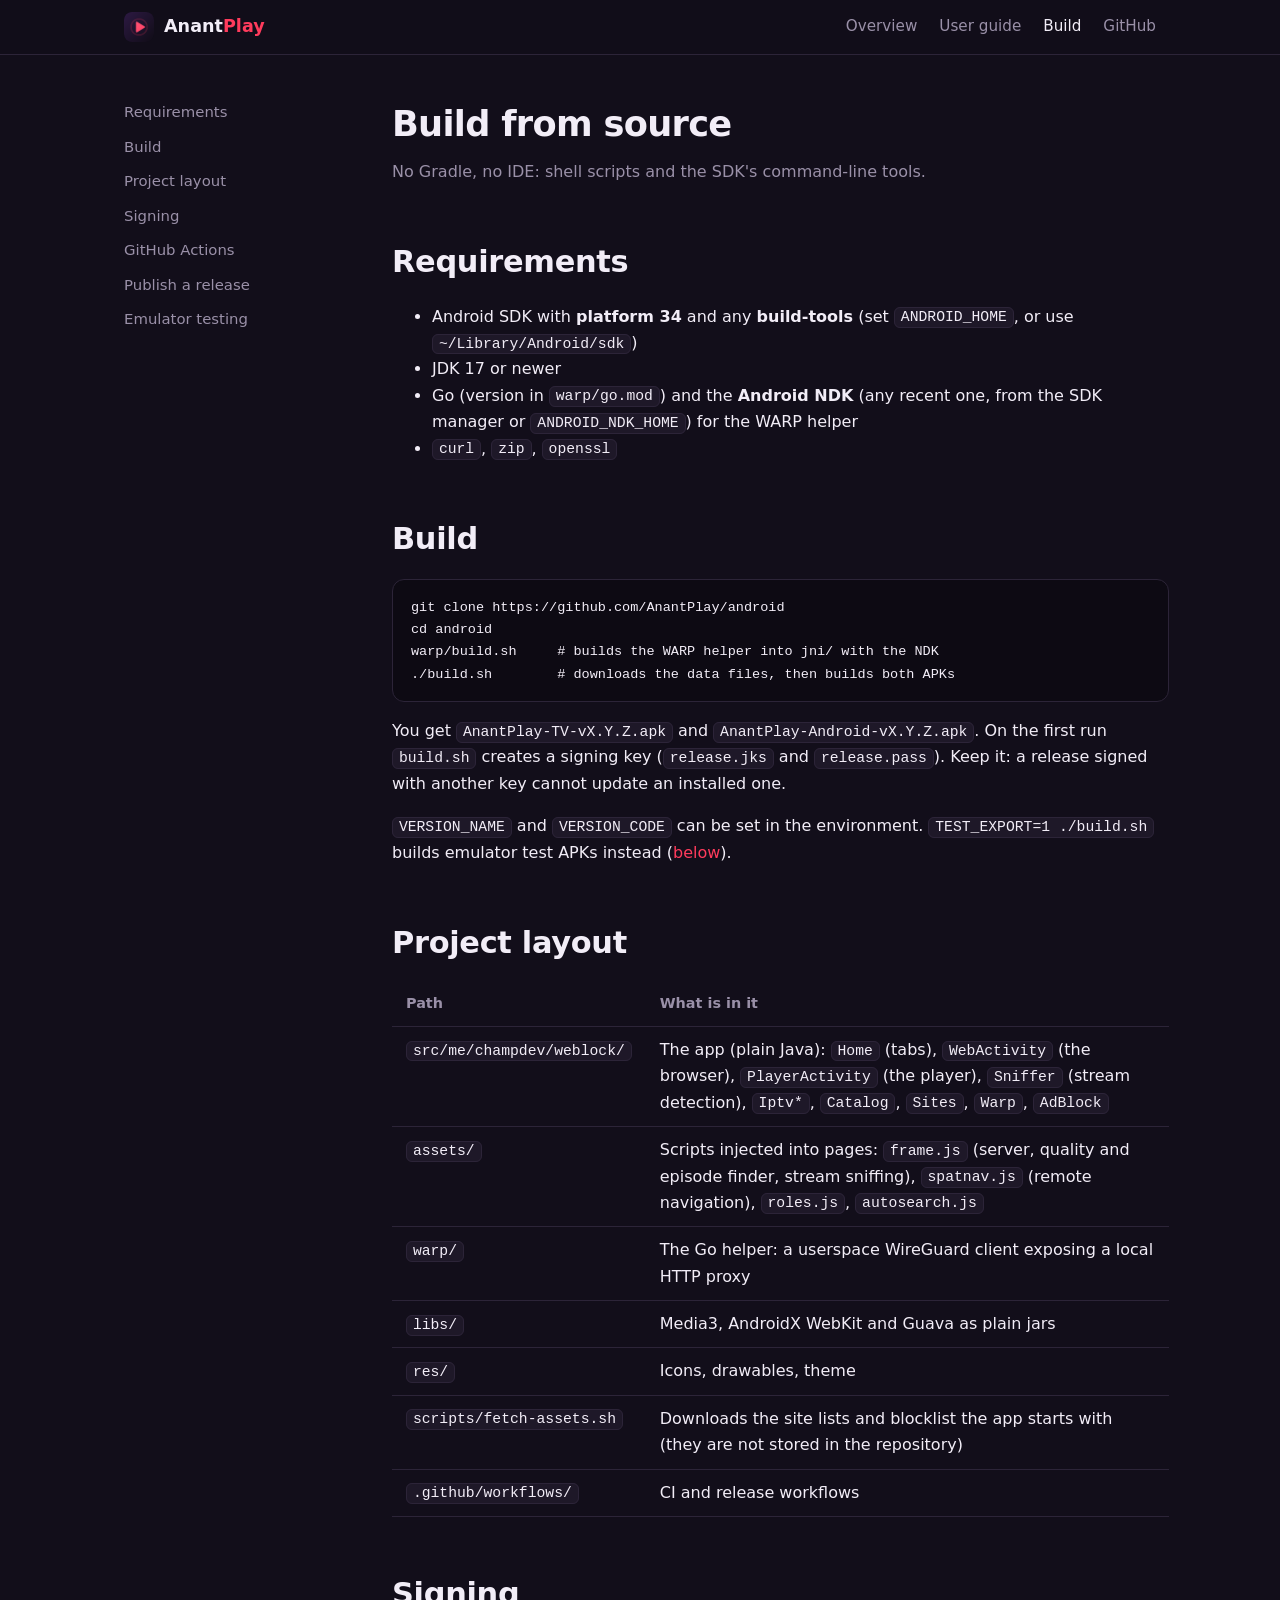
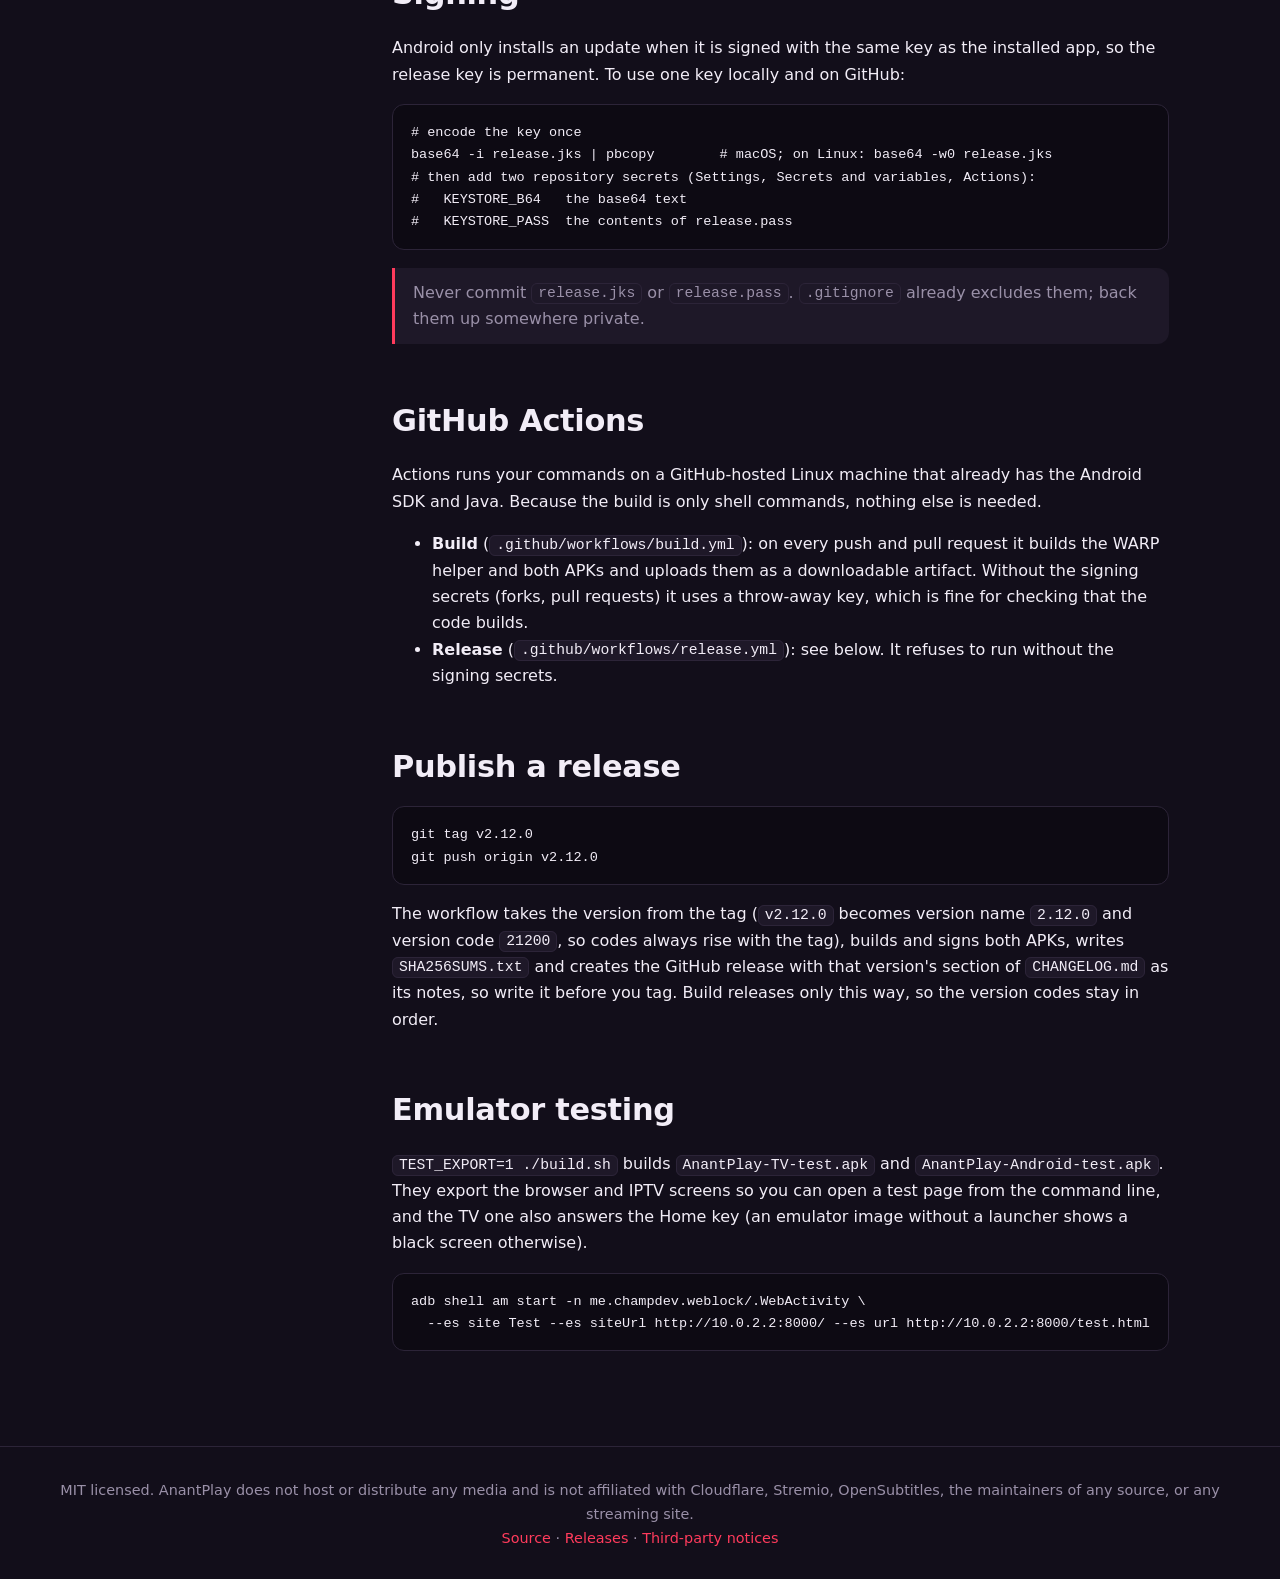
==== docs/build.html @ 97d157d4 "AnantPlay: a TV-first player for the sources you add Any streaming site, a real player. The app carr" ====
<!doctype html>
<html lang="en"><head><meta charset="utf-8"><meta name="viewport" content="width=device-width,initial-scale=1">
<title>Build from source - AnantPlay</title>
<meta name="description" content="Build AnantPlay with plain Android SDK tools, set up signing, and publish releases from GitHub Actions.">
<meta property="og:title" content="Build from source - AnantPlay"><meta property="og:description" content="Build AnantPlay with plain Android SDK tools, set up signing, and publish releases from GitHub Actions."><meta property="og:image" content="banner.png">
<meta name="theme-color" content="#120e1a"><link rel="icon" href="icon.png"><link rel="stylesheet" href="style.css">
</head><body>
<header class="nav"><div class="in">
<a class="brand" href="index.html"><img src="icon.png" alt=""><span>Anant<b>Play</b></span></a>
<nav><a href="index.html">Overview</a><a href="guide.html">User guide</a><a href="build.html" class="on">Build</a><a href="https://github.com/AnantPlay/android">GitHub</a></nav>
</div></header>

<main><div class="layout">
<aside class="toc"><a href="#requirements">Requirements</a><a href="#build">Build</a><a href="#layout">Project layout</a><a href="#signing">Signing</a><a href="#ci">GitHub Actions</a><a href="#release">Publish a release</a><a href="#emulator">Emulator testing</a></aside>
<article>
<h1>Build from source</h1>
<p class="sub">No Gradle, no IDE: shell scripts and the SDK's command-line tools.</p>

<h2 id="requirements">Requirements</h2>
<ul><li>Android SDK with <b>platform 34</b> and any <b>build-tools</b> (set <code>ANDROID_HOME</code>, or use <code>~/Library/Android/sdk</code>)</li>
<li>JDK 17 or newer</li><li>Go (version in <code>warp/go.mod</code>) and the <b>Android NDK</b> (any recent one, from the SDK manager or <code>ANDROID_NDK_HOME</code>) for the WARP helper</li><li><code>curl</code>, <code>zip</code>, <code>openssl</code></li></ul>

<h2 id="build">Build</h2>
<pre><code>git clone https://github.com/AnantPlay/android
cd android
warp/build.sh     # builds the WARP helper into jni/ with the NDK
./build.sh        # downloads the data files, then builds both APKs</code></pre>
<p>You get <code>AnantPlay-TV-vX.Y.Z.apk</code> and <code>AnantPlay-Android-vX.Y.Z.apk</code>. On the first run <code>build.sh</code> creates a signing key (<code>release.jks</code> and <code>release.pass</code>). Keep it: a release signed with another key cannot update an installed one.</p>
<p><code>VERSION_NAME</code> and <code>VERSION_CODE</code> can be set in the environment. <code>TEST_EXPORT=1 ./build.sh</code> builds emulator test APKs instead (<a href="#emulator">below</a>).</p>

<h2 id="layout">Project layout</h2>
<table><tr><th>Path</th><th>What is in it</th></tr>
<tr><td><code>src/me/champdev/weblock/</code></td><td>The app (plain Java): <code>Home</code> (tabs), <code>WebActivity</code> (the browser), <code>PlayerActivity</code> (the player), <code>Sniffer</code> (stream detection), <code>Iptv*</code>, <code>Catalog</code>, <code>Sites</code>, <code>Warp</code>, <code>AdBlock</code></td></tr>
<tr><td><code>assets/</code></td><td>Scripts injected into pages: <code>frame.js</code> (server, quality and episode finder, stream sniffing), <code>spatnav.js</code> (remote navigation), <code>roles.js</code>, <code>autosearch.js</code></td></tr>
<tr><td><code>warp/</code></td><td>The Go helper: a userspace WireGuard client exposing a local HTTP proxy</td></tr>
<tr><td><code>libs/</code></td><td>Media3, AndroidX WebKit and Guava as plain jars</td></tr>
<tr><td><code>res/</code></td><td>Icons, drawables, theme</td></tr>
<tr><td><code>scripts/fetch-assets.sh</code></td><td>Downloads the site lists and blocklist the app starts with (they are not stored in the repository)</td></tr>
<tr><td><code>.github/workflows/</code></td><td>CI and release workflows</td></tr></table>

<h2 id="signing">Signing</h2>
<p>Android only installs an update when it is signed with the same key as the installed app, so the release key is permanent. To use one key locally and on GitHub:</p>
<pre><code># encode the key once
base64 -i release.jks | pbcopy        # macOS; on Linux: base64 -w0 release.jks
# then add two repository secrets (Settings, Secrets and variables, Actions):
#   KEYSTORE_B64   the base64 text
#   KEYSTORE_PASS  the contents of release.pass</code></pre>
<div class="note">Never commit <code>release.jks</code> or <code>release.pass</code>. <code>.gitignore</code> already excludes them; back them up somewhere private.</div>

<h2 id="ci">GitHub Actions</h2>
<p>Actions runs your commands on a GitHub-hosted Linux machine that already has the Android SDK and Java. Because the build is only shell commands, nothing else is needed.</p>
<ul>
<li><b>Build</b> (<code>.github/workflows/build.yml</code>): on every push and pull request it builds the WARP helper and both APKs and uploads them as a downloadable artifact. Without the signing secrets (forks, pull requests) it uses a throw-away key, which is fine for checking that the code builds.</li>
<li><b>Release</b> (<code>.github/workflows/release.yml</code>): see below. It refuses to run without the signing secrets.</li>
</ul>

<h2 id="release">Publish a release</h2>
<pre><code>git tag v2.12.0
git push origin v2.12.0</code></pre>
<p>The workflow takes the version from the tag (<code>v2.12.0</code> becomes version name <code>2.12.0</code> and version code <code>21200</code>, so codes always rise with the tag), builds and signs both APKs, writes <code>SHA256SUMS.txt</code> and creates the GitHub release with that version's section of <code>CHANGELOG.md</code> as its notes, so write it before you tag. Build releases only this way, so the version codes stay in order.</p>

<h2 id="emulator">Emulator testing</h2>
<p><code>TEST_EXPORT=1 ./build.sh</code> builds <code>AnantPlay-TV-test.apk</code> and <code>AnantPlay-Android-test.apk</code>. They export the browser and IPTV screens so you can open a test page from the command line, and the TV one also answers the Home key (an emulator image without a launcher shows a black screen otherwise).</p>
<pre><code>adb shell am start -n me.champdev.weblock/.WebActivity \
  --es site Test --es siteUrl http://10.0.2.2:8000/ --es url http://10.0.2.2:8000/test.html</code></pre>
</article>
</div></main>
<footer>MIT licensed. AnantPlay does not host or distribute any media and is not affiliated with Cloudflare, Stremio, OpenSubtitles, the maintainers of any source, or any streaming site.<br>
<a href="https://github.com/AnantPlay/android">Source</a> · <a href="https://github.com/AnantPlay/android/releases/latest">Releases</a> · <a href="https://github.com/AnantPlay/android/blob/main/THIRD_PARTY.md">Third-party notices</a></footer>
</body></html>
---- docs/style.css ----
:root { --bg:#120e1a; --card:#1e1828; --card2:#2a2236; --accent:#ff3b5c; --text:#f2edf7; --muted:#9a90a8; --line:#2c2438; }
* { box-sizing:border-box; }
html { scroll-behavior:smooth; }
body { margin:0; background:var(--bg); color:var(--text); font:16px/1.65 system-ui,-apple-system,"Segoe UI",Roboto,sans-serif; -webkit-font-smoothing:antialiased; }
a { color:var(--accent); text-decoration:none; } a:hover { text-decoration:underline; }
code,pre { font-family:ui-monospace,SFMono-Regular,Menlo,Consolas,monospace; font-size:.92em; }
code { background:var(--card); border:1px solid var(--line); padding:.1em .4em; border-radius:6px; }
pre { background:#0d0a13; border:1px solid var(--line); border-radius:12px; padding:16px 18px; overflow:auto; line-height:1.5; }
pre code { background:none; border:0; padding:0; }
header.nav { position:sticky; top:0; z-index:5; backdrop-filter:blur(12px); background:rgba(18,14,26,.82); border-bottom:1px solid var(--line); }
.nav .in { max-width:1080px; margin:auto; padding:12px 24px; display:flex; align-items:center; gap:28px; }
.brand { display:flex; align-items:center; gap:10px; font-weight:700; font-size:1.1rem; color:var(--text); } .brand img { width:30px; height:30px; border-radius:8px; } .brand b { color:var(--accent); font-weight:700; }
.nav nav { margin-left:auto; display:flex; gap:22px; } .nav nav a { color:var(--muted); font-size:.95rem; } .nav nav a:hover, .nav nav a.on { color:var(--text); text-decoration:none; }
main { max-width:1080px; margin:auto; padding:0 24px 80px; }
.hero { padding:72px 0 40px; text-align:center; }
.hero h1 { font-size:clamp(2.2rem,5vw,3.6rem); line-height:1.08; margin:0 0 18px; letter-spacing:-.02em; } .hero h1 b { color:var(--accent); }
.hero p.lead { max-width:640px; margin:0 auto 30px; color:var(--muted); font-size:1.15rem; }
.btn { display:inline-block; padding:12px 24px; border-radius:999px; font-weight:600; margin:4px; } .btn.p { background:var(--accent); color:#fff; } .btn.s { background:var(--card2); color:var(--text); } .btn:hover { text-decoration:none; filter:brightness(1.1); }
.shot { border-radius:18px; border:1px solid var(--line); box-shadow:0 30px 80px rgba(0,0,0,.55); width:100%; display:block; }
.hero .shot { max-width:900px; margin:44px auto 0; }
h2 { font-size:1.9rem; margin:72px 0 8px; letter-spacing:-.01em; } h3 { margin:34px 0 6px; font-size:1.2rem; }
p.sub { color:var(--muted); margin:0 0 26px; max-width:720px; }
.grid { display:grid; grid-template-columns:repeat(auto-fit,minmax(300px,1fr)); gap:16px; }
.card { background:var(--card); border:1px solid var(--line); border-radius:16px; padding:22px 24px; } .card h3 { margin:0 0 8px; font-size:1.08rem; } .card p { margin:0; color:var(--muted); font-size:.97rem; }
.two { display:grid; grid-template-columns:1fr 1fr; gap:16px; } @media(max-width:760px){ .two { grid-template-columns:1fr; } .nav nav { gap:14px; } }
.phones { display:flex; gap:18px; justify-content:center; align-items:flex-start; flex-wrap:wrap; } .phones img { height:420px; width:auto; border-radius:16px; border:1px solid var(--line); }
table { border-collapse:collapse; width:100%; margin:14px 0; } th,td { text-align:left; padding:10px 14px; border-bottom:1px solid var(--line); vertical-align:top; } th { color:var(--muted); font-weight:600; font-size:.9rem; }
kbd { background:var(--card2); border:1px solid var(--line); border-bottom-width:2px; border-radius:6px; padding:.1em .5em; font:600 .85em ui-monospace,monospace; }
.note { border-left:3px solid var(--accent); background:var(--card); padding:12px 18px; border-radius:0 12px 12px 0; color:var(--muted); margin:18px 0; }
.layout { display:grid; grid-template-columns:220px 1fr; gap:48px; padding-top:40px; } .toc { position:sticky; top:84px; align-self:start; font-size:.93rem; } .toc a { display:block; color:var(--muted); padding:5px 0; } .toc a:hover { color:var(--text); text-decoration:none; }
.layout h1 { margin:0 0 6px; font-size:2.2rem; letter-spacing:-.02em; } .layout h2 { margin-top:52px; scroll-margin-top:80px; }
@media(max-width:860px){ .layout { grid-template-columns:1fr; } .toc { display:none; } }
footer { border-top:1px solid var(--line); color:var(--muted); font-size:.9rem; text-align:center; padding:32px 24px; }
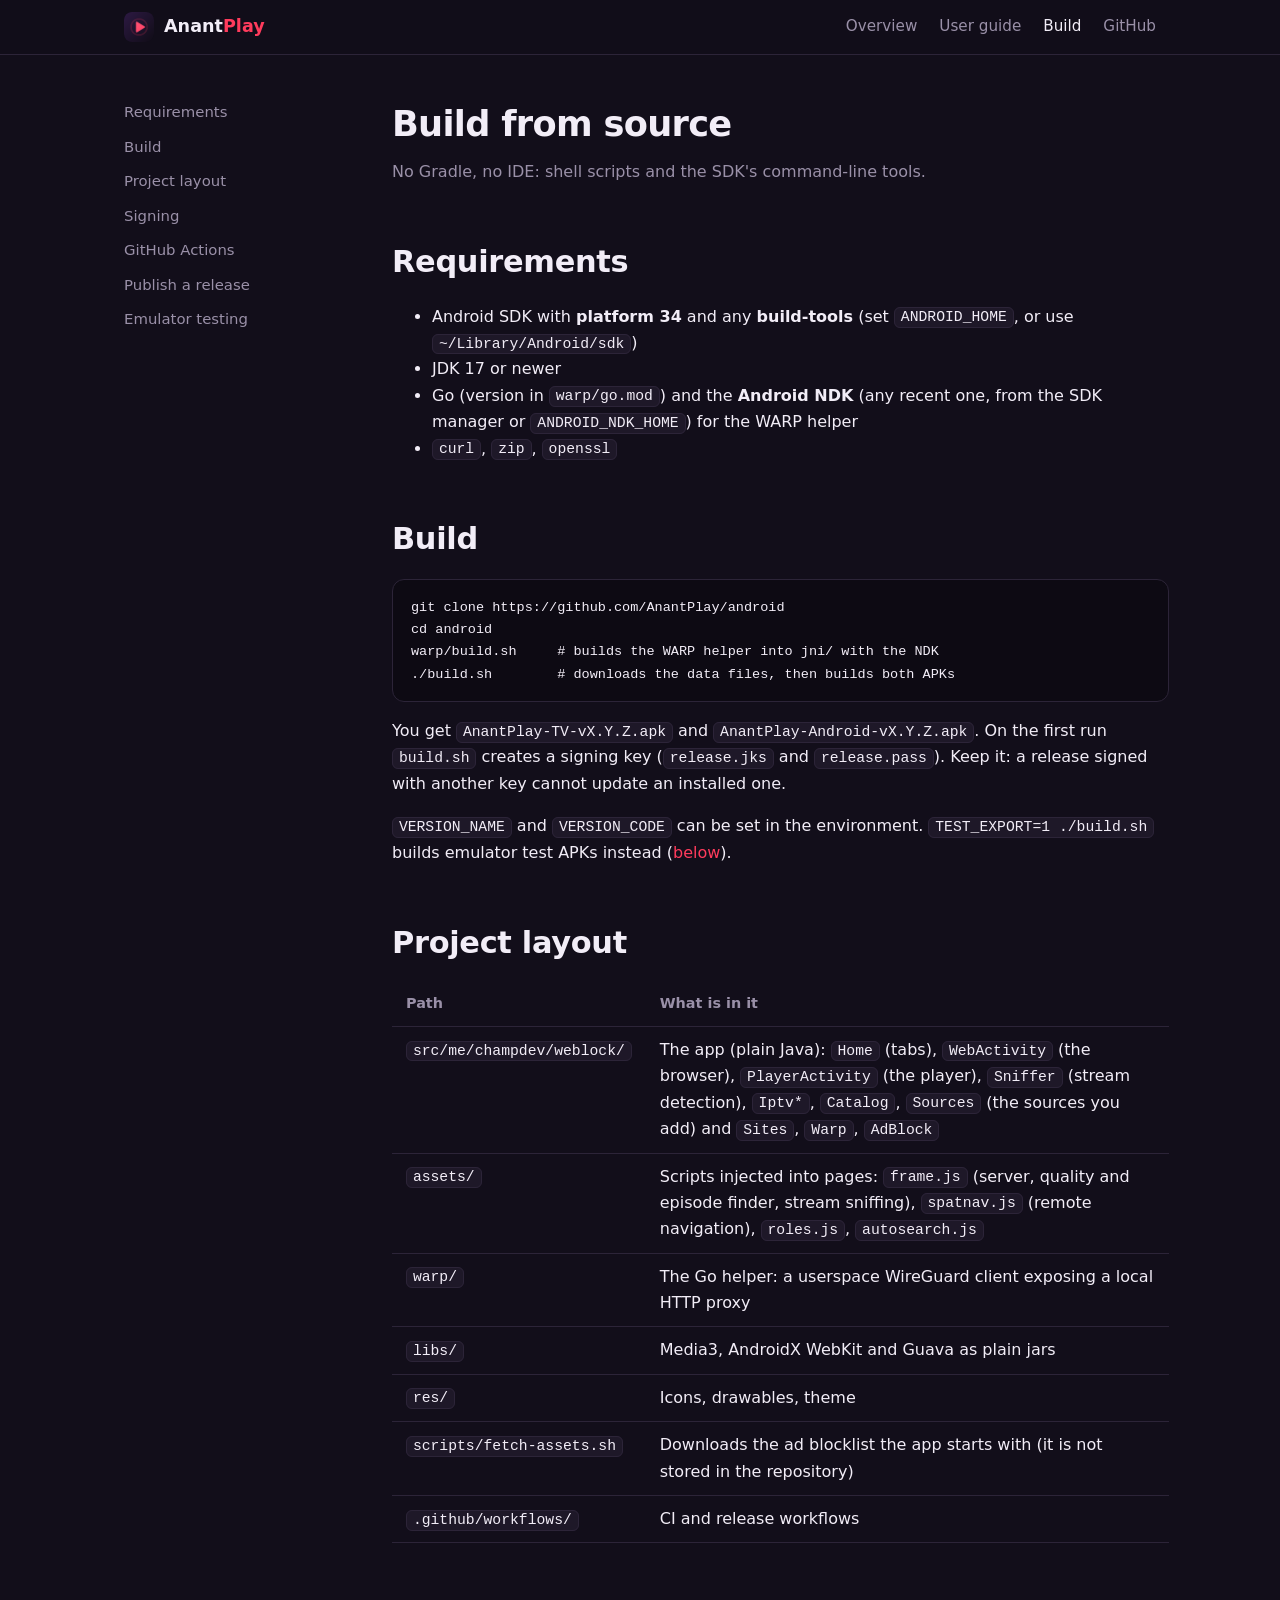
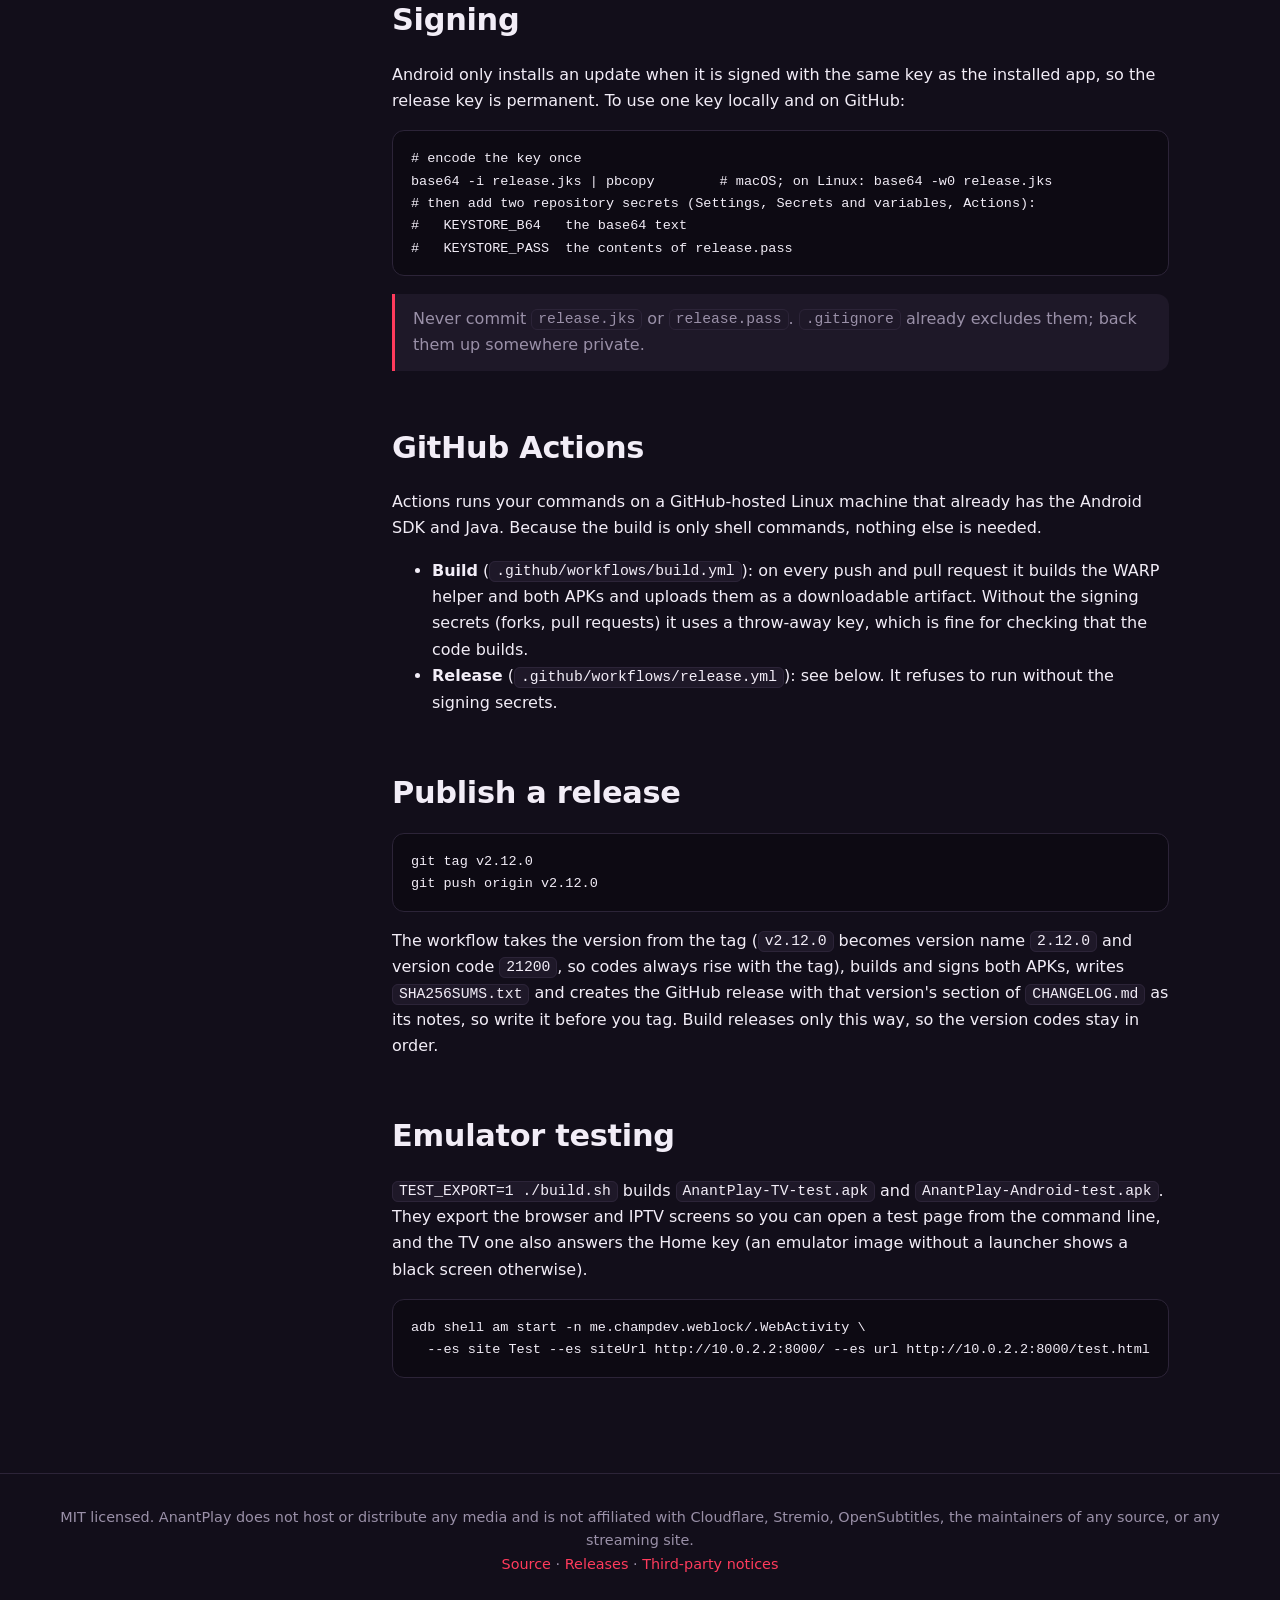
==== commit 6fd02fee: "Version 2.21.0; docs: direct Fire TV link, VirusTotal by checksum, Sources in the layout table Co-Au" ====
--- a/docs/build.html
+++ b/docs/build.html
@@ -30,12 +30,12 @@
 
 <h2 id="layout">Project layout</h2>
 <table><tr><th>Path</th><th>What is in it</th></tr>
-<tr><td><code>src/me/champdev/weblock/</code></td><td>The app (plain Java): <code>Home</code> (tabs), <code>WebActivity</code> (the browser), <code>PlayerActivity</code> (the player), <code>Sniffer</code> (stream detection), <code>Iptv*</code>, <code>Catalog</code>, <code>Sites</code>, <code>Warp</code>, <code>AdBlock</code></td></tr>
+<tr><td><code>src/me/champdev/weblock/</code></td><td>The app (plain Java): <code>Home</code> (tabs), <code>WebActivity</code> (the browser), <code>PlayerActivity</code> (the player), <code>Sniffer</code> (stream detection), <code>Iptv*</code>, <code>Catalog</code>, <code>Sources</code> (the sources you add) and <code>Sites</code>, <code>Warp</code>, <code>AdBlock</code></td></tr>
 <tr><td><code>assets/</code></td><td>Scripts injected into pages: <code>frame.js</code> (server, quality and episode finder, stream sniffing), <code>spatnav.js</code> (remote navigation), <code>roles.js</code>, <code>autosearch.js</code></td></tr>
 <tr><td><code>warp/</code></td><td>The Go helper: a userspace WireGuard client exposing a local HTTP proxy</td></tr>
 <tr><td><code>libs/</code></td><td>Media3, AndroidX WebKit and Guava as plain jars</td></tr>
 <tr><td><code>res/</code></td><td>Icons, drawables, theme</td></tr>
-<tr><td><code>scripts/fetch-assets.sh</code></td><td>Downloads the site lists and blocklist the app starts with (they are not stored in the repository)</td></tr>
+<tr><td><code>scripts/fetch-assets.sh</code></td><td>Downloads the ad blocklist the app starts with (it is not stored in the repository)</td></tr>
 <tr><td><code>.github/workflows/</code></td><td>CI and release workflows</td></tr></table>
 
 <h2 id="signing">Signing</h2>
